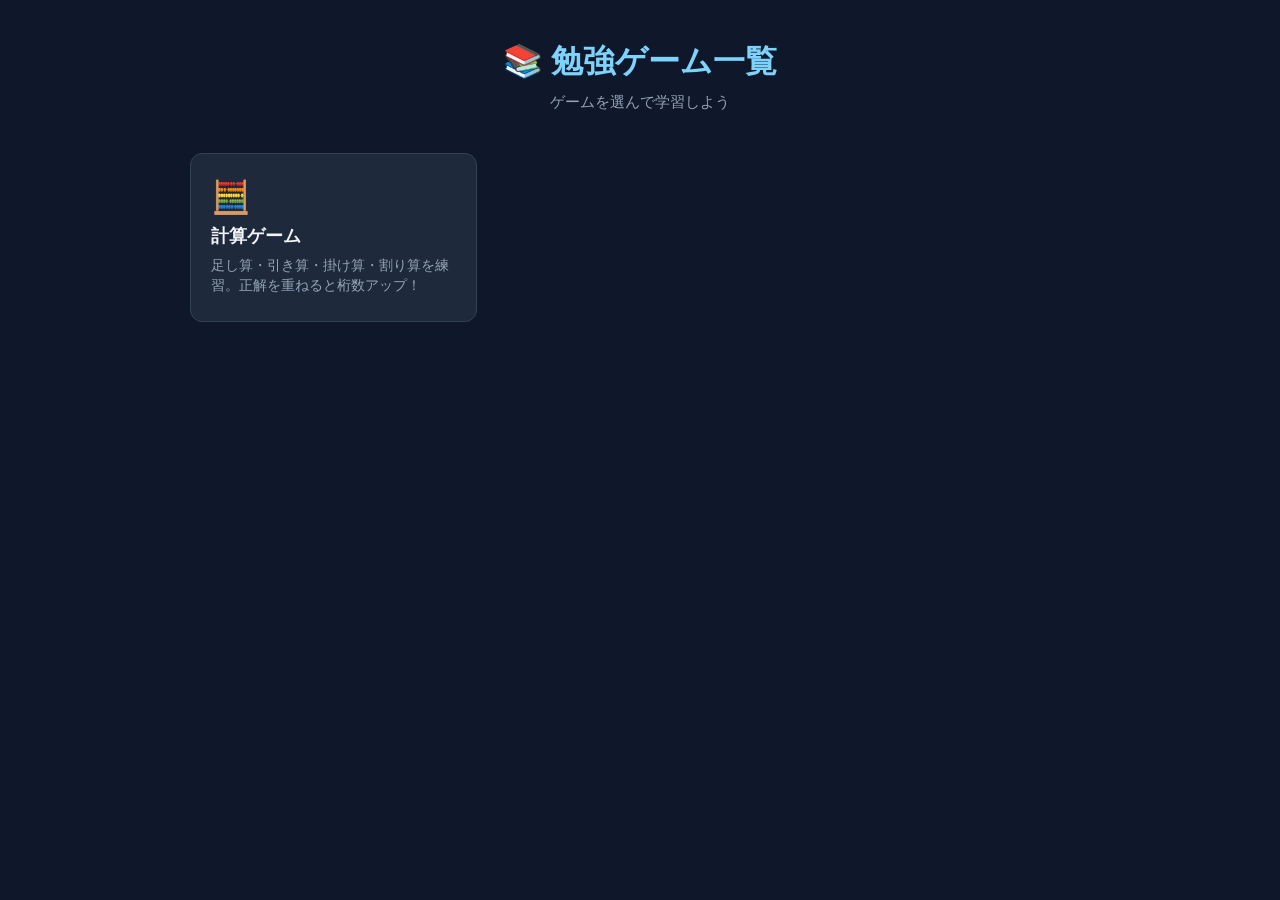
==== index.html @ 3f829a02 "Add files via upload" ====
<!DOCTYPE html>
<html lang="ja">
<head>
  <meta charset="UTF-8" />
  <meta name="viewport" content="width=device-width, initial-scale=1.0" />
  <title>勉強ゲーム一覧</title>
  <style>
    * { box-sizing: border-box; margin: 0; padding: 0; }

    body {
      font-family: 'Segoe UI', 'Hiragino Sans', sans-serif;
      background: #0f172a;
      color: #e2e8f0;
      min-height: 100vh;
      padding: 40px 20px;
    }

    h1 {
      text-align: center;
      font-size: 2rem;
      margin-bottom: 8px;
      color: #7dd3fc;
    }

    .subtitle {
      text-align: center;
      color: #94a3b8;
      margin-bottom: 40px;
      font-size: 0.95rem;
    }

    .grid {
      display: grid;
      grid-template-columns: repeat(auto-fill, minmax(220px, 1fr));
      gap: 20px;
      max-width: 900px;
      margin: 0 auto;
    }

    .card {
      background: #1e293b;
      border: 1px solid #334155;
      border-radius: 12px;
      padding: 24px 20px;
      text-decoration: none;
      color: inherit;
      transition: transform 0.15s, border-color 0.15s, box-shadow 0.15s;
      display: flex;
      flex-direction: column;
      gap: 8px;
    }

    .card:hover {
      transform: translateY(-3px);
      border-color: #7dd3fc;
      box-shadow: 0 8px 24px rgba(125, 211, 252, 0.12);
    }

    .card-icon { font-size: 2rem; }
    .card-title { font-size: 1.1rem; font-weight: 600; color: #f1f5f9; }
    .card-desc  { font-size: 0.85rem; color: #94a3b8; line-height: 1.5; }

    .empty {
      text-align: center;
      color: #475569;
      margin-top: 60px;
      font-size: 1rem;
    }
  </style>
</head>
<body>
  <h1>📚 勉強ゲーム一覧</h1>
  <p class="subtitle">ゲームを選んで学習しよう</p>

  <div class="grid" id="game-grid">
    <!-- ゲームカードはここに追加される -->
  </div>

  <p class="empty" id="empty-msg">まだゲームがありません。</p>

  <script>
    const games = [
      {
        path: "./math-quiz/index.html",
        icon: "🧮",
        title: "計算ゲーム",
        desc: "足し算・引き算・掛け算・割り算を練習。正解を重ねると桁数アップ！"
      },
    ];

    const grid = document.getElementById('game-grid');
    const emptyMsg = document.getElementById('empty-msg');

    if (games.length > 0) {
      emptyMsg.style.display = 'none';
      games.forEach(g => {
        const a = document.createElement('a');
        a.className = 'card';
        a.href = g.path;
        a.innerHTML = `
          <span class="card-icon">${g.icon}</span>
          <span class="card-title">${g.title}</span>
          <span class="card-desc">${g.desc}</span>
        `;
        grid.appendChild(a);
      });
    }
  </script>
</body>
</html>
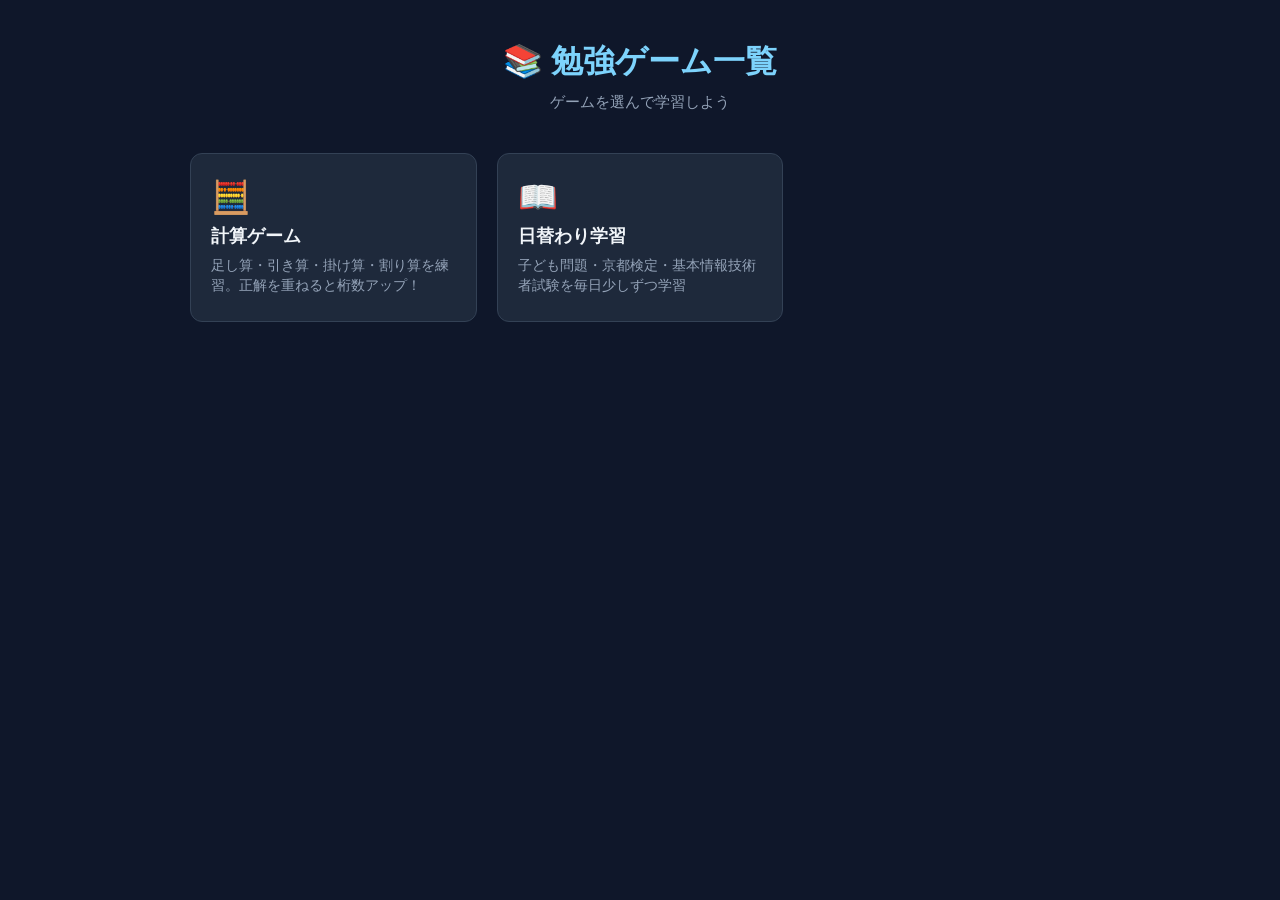
==== commit 8ffacc50: "Update index.html" ====
--- a/index.html
+++ b/index.html
@@ -86,6 +86,12 @@
         title: "計算ゲーム",
         desc: "足し算・引き算・掛け算・割り算を練習。正解を重ねると桁数アップ！"
       },
+      {
+        path: "./daily-quiz/index.html",
+        icon: "📖",
+        title: "日替わり学習",
+        desc: "子ども問題・京都検定・基本情報技術者試験を毎日少しずつ学習"
+      },
     ];
 
     const grid = document.getElementById('game-grid');
